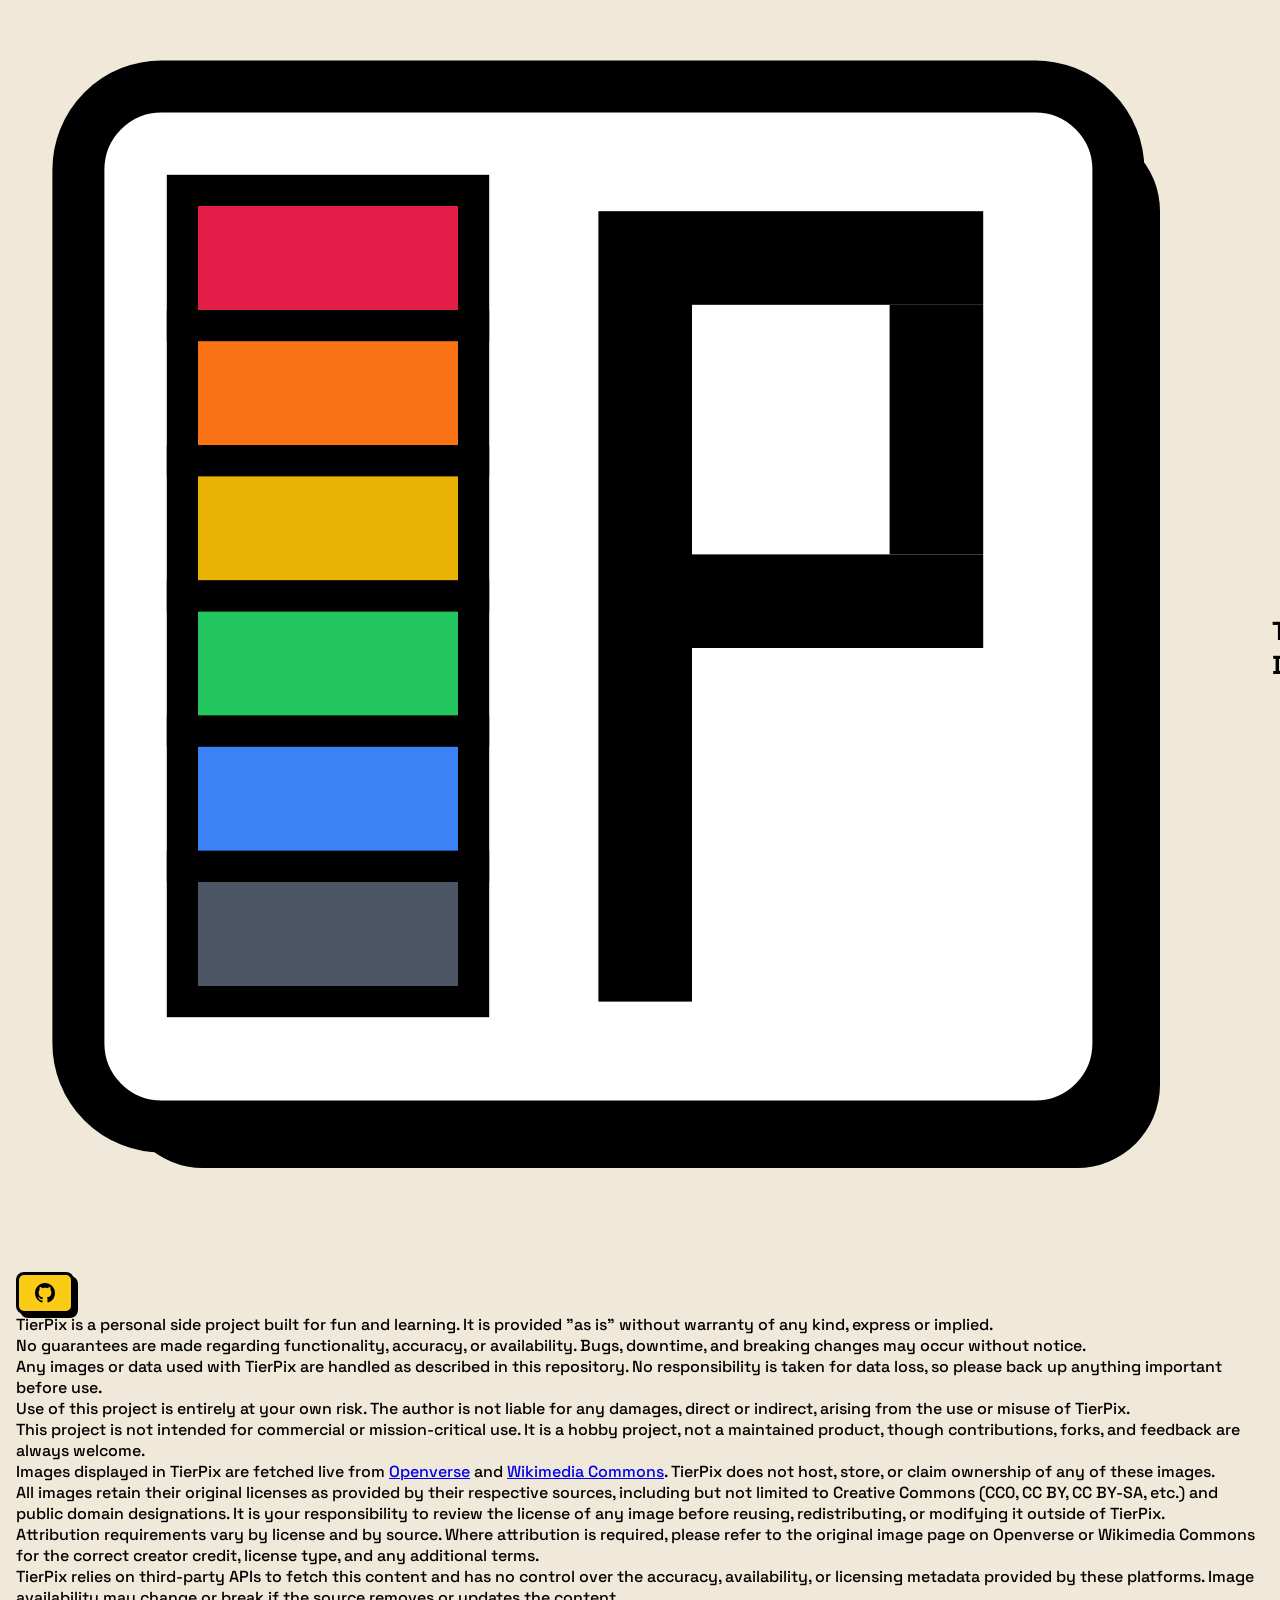
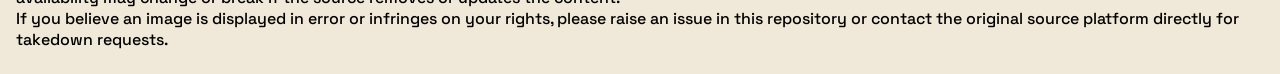
==== Disclamer.html @ d7516d0d "added style tag in disclamer page" ====
<!DOCTYPE html>
<html lang="en">
<head>
    <meta charset="UTF-8">
    <meta name="viewport" content="width=device-width, initial-scale=1.0">
    <title>Document</title>
    <style>
    /* ==========================================================================
       TierPix - Disclaimer Page Styling (2D Brutalist Design System)
       ========================================================================== */
    @import url('https://fonts.googleapis.com/css2?family=IBM+Plex+Mono:wght@500;600;700&family=Space+Grotesk:wght@500;700;900&display=swap');

    * {
        box-sizing: border-box;
        margin: 0;
        padding: 0;
    }

    body {
        width: 100vw;
        min-height: 100vh;
        overflow-x: hidden;
        overflow-y: auto;
        font-family: 'Space Grotesk', sans-serif;
        font-weight: 500;
        background-color: #f0e8d8;
        color: #000000;
        padding: 24px 16px;
        display: flex;
        justify-content: center;
        align-items: flex-start;
        transition: background-color 0.3s ease, color 0.3s ease;
    }

    /* Dark Mode Theme Compatibility */
    body.dark-theme {
        background-color: #121212;
        color: #ffffff;
    }

    body.dark-theme .disclaimer-card {
        background-color: #1e1e1e;
        border-color: #ffffff;
        box-shadow: 6px 6px 0 #ffffff;
    }

    body.dark-theme .brutal-btn,
    body.dark-theme .disclaimer-section,
    body.dark-theme .info-badge {
        border-color: #ffffff;
        box-shadow: 4px 4px 0 #ffffff;
    }

    body.dark-theme .brutal-btn {
        background-color: #2a2a2a;
        color: #ffffff;
    }

    body.dark-theme .disclaimer-section {
        background-color: #242424;
    }

    body.dark-theme .brand-sub,
    body.dark-theme .meta-tag {
        color: #aaaaaa;
    }

    /* Main Container Card */
    .disclaimer-card {
        width: 100%;
        max-width: 850px;
        background: #ffffff;
        border: 4px solid #000000;
        border-radius: 12px;
        box-shadow: 6px 6px 0 #000000;
        padding: 24px;
        display: flex;
        flex-direction: column;
        gap: 20px;
    }

    /* Header Bar */
    .disclaimer-header {
        display: flex;
        justify-content: space-between;
        align-items: center;
        border-bottom: 4px solid #000000;
        padding-bottom: 16px;
        flex-wrap: wrap;
        gap: 12px;
    }

    body.dark-theme .disclaimer-header {
        border-color: #ffffff;
    }

    .brand-title {
        font-family: 'Space Grotesk', sans-serif;
        font-weight: 900;
        font-size: 26px;
        letter-spacing: -0.5px;
        display: flex;
        align-items: center;
        gap: 8px;
    }

    .brand-sub {
        font-family: 'IBM Plex Mono', monospace;
        font-size: 12px;
        font-weight: 600;
        color: #555555;
    }

    /* 2D Brutalist Buttons */
    .brutal-btn {
        font-family: 'Space Grotesk', sans-serif;
        font-weight: 900;
        font-size: 13px;
        letter-spacing: 0.5px;
        text-transform: uppercase;
        background: #facc15;
        color: #000000;
        border: 3px solid #000000;
        border-radius: 8px;
        padding: 8px 16px;
        box-shadow: 4px 4px 0 #000000;
        cursor: pointer;
        text-decoration: none;
        display: inline-flex;
        align-items: center;
        gap: 6px;
        transition: transform 0.1s ease, box-shadow 0.1s ease, background-color 0.1s ease;
    }

    .brutal-btn:hover {
        transform: translate(-2px, -2px);
        box-shadow: 6px 6px 0 #000000;
        background: #fde047;
    }

    body.dark-theme .brutal-btn:hover {
        box-shadow: 6px 6px 0 #ffffff;
    }

    .brutal-btn:active {
        transform: translate(2px, 2px);
        box-shadow: 2px 2px 0 #000000;
    }

    .brutal-btn.red {
        background: #e11d48;
        color: #ffffff;
    }

    .brutal-btn.red:hover {
        background: #f43f5e;
    }

    /* Disclaimer Sections */
    .disclaimer-section {
        background: #fff8eb;
        border: 3px solid #000000;
        border-radius: 10px;
        padding: 18px;
        box-shadow: 4px 4px 0 #000000;
        display: flex;
        flex-direction: column;
        gap: 10px;
    }

    .section-title {
        font-family: 'Space Grotesk', sans-serif;
        font-weight: 900;
        font-size: 18px;
        display: flex;
        align-items: center;
        gap: 8px;
    }

    .section-body {
        font-size: 14px;
        line-height: 1.6;
    }

    .section-body p + p {
        margin-top: 10px;
    }

    /* IBM Plex Mono Code & Badges */
    .meta-tag, code {
        font-family: 'IBM Plex Mono', monospace;
        font-size: 12px;
        font-weight: 600;
        background: #fef3c7;
        color: #000000;
        border: 2px solid #000000;
        padding: 2px 6px;
        border-radius: 4px;
    }

    .info-badge {
        font-family: 'IBM Plex Mono', monospace;
        font-weight: 700;
        font-size: 12px;
        background: #e0f2fe;
        color: #0369a1;
        border: 2px solid #000000;
        border-radius: 6px;
        padding: 8px 12px;
        box-shadow: 3px 3px 0 #000000;
        display: flex;
        align-items: center;
        gap: 8px;
    }

    /* Footer Links & Credits */
    .disclaimer-footer {
        display: flex;
        justify-content: space-between;
        align-items: center;
        border-top: 3px solid #000000;
        padding-top: 14px;
        font-family: 'IBM Plex Mono', monospace;
        font-size: 12px;
        flex-wrap: wrap;
        gap: 10px;
    }

    body.dark-theme .disclaimer-footer {
        border-color: #ffffff;
    }

    .disclaimer-footer a {
        color: inherit;
        text-decoration: underline;
        font-weight: 700;
    }

    /* Responsive Mobile Rules */
    @media (max-width: 600px) {
        body {
            padding: 12px 8px;
        }

        .disclaimer-card {
            padding: 16px;
            gap: 14px;
        }

        .brand-title {
            font-size: 20px;
        }

        .section-title {
            font-size: 16px;
        }

        .brutal-btn {
            width: 100%;
            justify-content: center;
        }
    }
</style>
    
</head>
<body>
    
    <div class="app-viewport">
        <!-- LEFT PANEL: Fully Static Image Arena -->
        <aside class="left-panel" id="left-panel">
            <!-- Brand Banner (Yellow Top Bar) -->
            <div class="brand-banner">
                <h1 class="brand-title">
                    <img src="logo.svg" alt="TierPix Logo" class="brand-logo-svg" />
                    TIERPIX - Disclamer
                </h1>
                <!-- Brutalist 1:1 Icon-Only GitHub Button (Kept Untouched) -->
                <a href="https://github.com/bh4vyyyya/TierPix" target="_blank" class="brutal-btn github-btn-icon" title="View Source on GitHub">
                    <svg width="20" height="20" viewBox="0 0 24 24" fill="currentColor">
                        <path d="M12 0C5.37 0 0 5.37 0 12c0 5.31 3.435 9.795 8.205 11.385.6.105.825-.255.825-.57 0-.285-.015-1.23-.015-2.235-3.015.555-3.795-.735-4.035-1.41-.135-.345-.72-1.41-1.23-1.695-.42-.225-1.02-.78-.015-.795.945-.015 1.62.87 1.845 1.23 1.08 1.815 2.805 1.305 3.495.99.105-.78.42-1.305.765-1.605-2.67-.3-5.46-1.335-5.46-5.925 0-1.305.465-2.385 1.23-3.225-.12-.3-.54-1.53.12-3.18 0 0 1.005-.315 3.3 1.23.96-.27 1.98-.405 3-.405s2.04.135 3 .405c2.295-1.56 3.3-1.23 3.3-1.23.66 1.65.24 2.88.12 3.18.765.84 1.23 1.905 1.23 3.225 0 4.605-2.805 5.625-5.475 5.925.435.375.81 1.095.81 2.22 0 1.605-.015 2.895-.015 3.3 0 .315.225.69.825.57A12.02 12.02 0 0024 12c0-6.63-5.37-12-12-12z"/>
                    </svg>
                </a>
            </div>

            <div>
  <p>
    TierPix is a personal side project built for fun and learning. It is provided "as is" without warranty of any kind, express or implied.
  </p>
  <p>
    No guarantees are made regarding functionality, accuracy, or availability. Bugs, downtime, and breaking changes may occur without notice.
  </p>
  <p>
    Any images or data used with TierPix are handled as described in this repository. No responsibility is taken for data loss, so please back up anything important before use.
  </p>
  <p>
    Use of this project is entirely at your own risk. The author is not liable for any damages, direct or indirect, arising from the use or misuse of TierPix.
  </p>
 
  <p>
    This project is not intended for commercial or mission-critical use. It is a hobby project, not a maintained product, though contributions, forks, and feedback are always welcome.
  </p>
    <p>
    Images displayed in TierPix are fetched live from <a href="https://openverse.org/" target="_blank" rel="noopener noreferrer">Openverse</a> and <a href="https://commons.wikimedia.org/" target="_blank" rel="noopener noreferrer">Wikimedia Commons</a>. TierPix does not host, store, or claim ownership of any of these images.
  </p>
  <p>
    All images retain their original licenses as provided by their respective sources, including but not limited to Creative Commons (CC0, CC BY, CC BY-SA, etc.) and public domain designations. It is your responsibility to review the license of any image before reusing, redistributing, or modifying it outside of TierPix.
  </p>
  <p>
    Attribution requirements vary by license and by source. Where attribution is required, please refer to the original image page on Openverse or Wikimedia Commons for the correct creator credit, license type, and any additional terms.
  </p>
  <p>
    TierPix relies on third-party APIs to fetch this content and has no control over the accuracy, availability, or licensing metadata provided by these platforms. Image availability may change or break if the source removes or updates the content.
  </p>
  <p>
    If you believe an image is displayed in error or infringes on your rights, please raise an issue in this repository or contact the original source platform directly for takedown requests.
  </p>
</div>
</body>
</html>
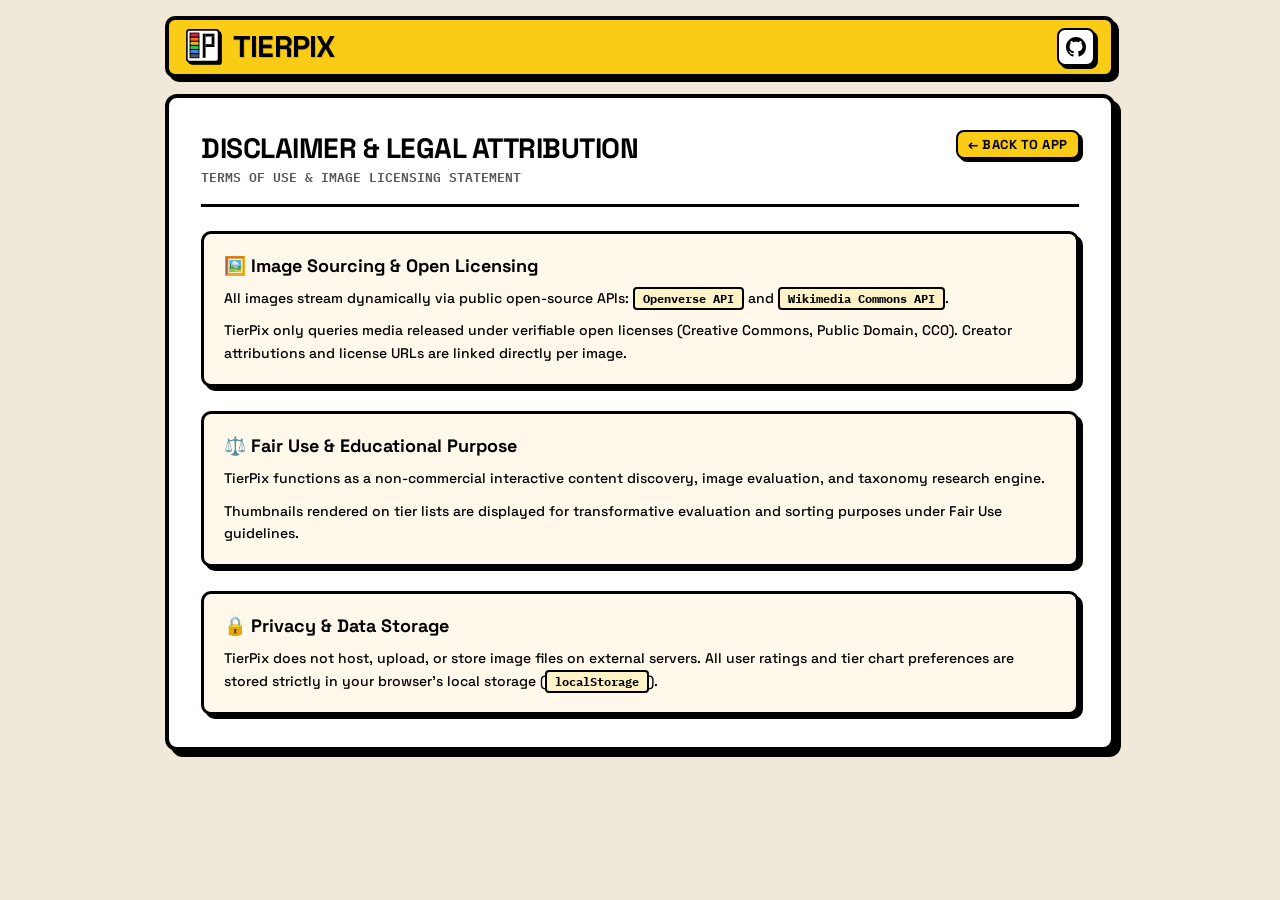
==== commit 2c44ae23: "edited disclamer" ====
--- a/Disclamer.html
+++ b/Disclamer.html
@@ -3,317 +3,184 @@
 <head>
     <meta charset="UTF-8">
     <meta name="viewport" content="width=device-width, initial-scale=1.0">
-    <title>Document</title>
+    <title>TierPix — Disclaimer</title>
+    <!-- Favicon SVG -->
+    <link rel="icon" type="image/svg+xml" href="logo.svg">
+    <!-- Google Fonts: Space Grotesk & IBM Plex Mono -->
+    <link rel="preconnect" href="https://fonts.googleapis.com">
+    <link rel="preconnect" href="https://fonts.gstatic.com" crossorigin>
+    <link href="https://fonts.googleapis.com/css2?family=IBM+Plex+Mono:ital,wght@0,400;0,600;0,700;1,400&family=Space+Grotesk:wght@500;700;900&display=swap" rel="stylesheet">
+    <link rel="stylesheet" href="styles.css">
     <style>
-    /* ==========================================================================
-       TierPix - Disclaimer Page Styling (2D Brutalist Design System)
-       ========================================================================== */
-    @import url('https://fonts.googleapis.com/css2?family=IBM+Plex+Mono:wght@500;600;700&family=Space+Grotesk:wght@500;700;900&display=swap');
-
-    * {
-        box-sizing: border-box;
-        margin: 0;
-        padding: 0;
-    }
-
-    body {
-        width: 100vw;
-        min-height: 100vh;
-        overflow-x: hidden;
-        overflow-y: auto;
-        font-family: 'Space Grotesk', sans-serif;
-        font-weight: 500;
-        background-color: #f0e8d8;
-        color: #000000;
-        padding: 24px 16px;
-        display: flex;
-        justify-content: center;
-        align-items: flex-start;
-        transition: background-color 0.3s ease, color 0.3s ease;
-    }
-
-    /* Dark Mode Theme Compatibility */
-    body.dark-theme {
-        background-color: #121212;
-        color: #ffffff;
-    }
-
-    body.dark-theme .disclaimer-card {
-        background-color: #1e1e1e;
-        border-color: #ffffff;
-        box-shadow: 6px 6px 0 #ffffff;
-    }
-
-    body.dark-theme .brutal-btn,
-    body.dark-theme .disclaimer-section,
-    body.dark-theme .info-badge {
-        border-color: #ffffff;
-        box-shadow: 4px 4px 0 #ffffff;
-    }
-
-    body.dark-theme .brutal-btn {
-        background-color: #2a2a2a;
-        color: #ffffff;
-    }
-
-    body.dark-theme .disclaimer-section {
-        background-color: #242424;
-    }
-
-    body.dark-theme .brand-sub,
-    body.dark-theme .meta-tag {
-        color: #aaaaaa;
-    }
-
-    /* Main Container Card */
-    .disclaimer-card {
-        width: 100%;
-        max-width: 850px;
-        background: #ffffff;
-        border: 4px solid #000000;
-        border-radius: 12px;
-        box-shadow: 6px 6px 0 #000000;
-        padding: 24px;
-        display: flex;
-        flex-direction: column;
-        gap: 20px;
-    }
-
-    /* Header Bar */
-    .disclaimer-header {
-        display: flex;
-        justify-content: space-between;
-        align-items: center;
-        border-bottom: 4px solid #000000;
-        padding-bottom: 16px;
-        flex-wrap: wrap;
-        gap: 12px;
-    }
-
-    body.dark-theme .disclaimer-header {
-        border-color: #ffffff;
-    }
-
-    .brand-title {
-        font-family: 'Space Grotesk', sans-serif;
-        font-weight: 900;
-        font-size: 26px;
-        letter-spacing: -0.5px;
-        display: flex;
-        align-items: center;
-        gap: 8px;
-    }
-
-    .brand-sub {
-        font-family: 'IBM Plex Mono', monospace;
-        font-size: 12px;
-        font-weight: 600;
-        color: #555555;
-    }
-
-    /* 2D Brutalist Buttons */
-    .brutal-btn {
-        font-family: 'Space Grotesk', sans-serif;
-        font-weight: 900;
-        font-size: 13px;
-        letter-spacing: 0.5px;
-        text-transform: uppercase;
-        background: #facc15;
-        color: #000000;
-        border: 3px solid #000000;
-        border-radius: 8px;
-        padding: 8px 16px;
-        box-shadow: 4px 4px 0 #000000;
-        cursor: pointer;
-        text-decoration: none;
-        display: inline-flex;
-        align-items: center;
-        gap: 6px;
-        transition: transform 0.1s ease, box-shadow 0.1s ease, background-color 0.1s ease;
-    }
-
-    .brutal-btn:hover {
-        transform: translate(-2px, -2px);
-        box-shadow: 6px 6px 0 #000000;
-        background: #fde047;
-    }
-
-    body.dark-theme .brutal-btn:hover {
-        box-shadow: 6px 6px 0 #ffffff;
-    }
-
-    .brutal-btn:active {
-        transform: translate(2px, 2px);
-        box-shadow: 2px 2px 0 #000000;
-    }
-
-    .brutal-btn.red {
-        background: #e11d48;
-        color: #ffffff;
-    }
-
-    .brutal-btn.red:hover {
-        background: #f43f5e;
-    }
-
-    /* Disclaimer Sections */
-    .disclaimer-section {
-        background: #fff8eb;
-        border: 3px solid #000000;
-        border-radius: 10px;
-        padding: 18px;
-        box-shadow: 4px 4px 0 #000000;
-        display: flex;
-        flex-direction: column;
-        gap: 10px;
-    }
-
-    .section-title {
-        font-family: 'Space Grotesk', sans-serif;
-        font-weight: 900;
-        font-size: 18px;
-        display: flex;
-        align-items: center;
-        gap: 8px;
-    }
-
-    .section-body {
-        font-size: 14px;
-        line-height: 1.6;
-    }
-
-    .section-body p + p {
-        margin-top: 10px;
-    }
-
-    /* IBM Plex Mono Code & Badges */
-    .meta-tag, code {
-        font-family: 'IBM Plex Mono', monospace;
-        font-size: 12px;
-        font-weight: 600;
-        background: #fef3c7;
-        color: #000000;
-        border: 2px solid #000000;
-        padding: 2px 6px;
-        border-radius: 4px;
-    }
-
-    .info-badge {
-        font-family: 'IBM Plex Mono', monospace;
-        font-weight: 700;
-        font-size: 12px;
-        background: #e0f2fe;
-        color: #0369a1;
-        border: 2px solid #000000;
-        border-radius: 6px;
-        padding: 8px 12px;
-        box-shadow: 3px 3px 0 #000000;
-        display: flex;
-        align-items: center;
-        gap: 8px;
-    }
-
-    /* Footer Links & Credits */
-    .disclaimer-footer {
-        display: flex;
-        justify-content: space-between;
-        align-items: center;
-        border-top: 3px solid #000000;
-        padding-top: 14px;
-        font-family: 'IBM Plex Mono', monospace;
-        font-size: 12px;
-        flex-wrap: wrap;
-        gap: 10px;
-    }
-
-    body.dark-theme .disclaimer-footer {
-        border-color: #ffffff;
-    }
-
-    .disclaimer-footer a {
-        color: inherit;
-        text-decoration: underline;
-        font-weight: 700;
-    }
-
-    /* Responsive Mobile Rules */
-    @media (max-width: 600px) {
+        /* Custom Layout Overrides for Disclaimer Page */
         body {
-            padding: 12px 8px;
+            width: 100vw;
+            min-height: 100vh;
+            overflow-x: hidden;
+            overflow-y: auto;
+            background-color: #f0e8d8;
+            padding: 16px;
+            display: flex;
+            justify-content: center;
         }
 
-        .disclaimer-card {
-            padding: 16px;
-            gap: 14px;
+        .disclaimer-viewport {
+            width: 100%;
+            max-width: 950px;
+            display: flex;
+            flex-direction: column;
+            gap: 16px;
         }
 
-        .brand-title {
-            font-size: 20px;
+        /* Large Main White Card Box (Matches Wireframe) */
+        .disclaimer-main-card {
+            background: #ffffff;
+            border: 4px solid #000000;
+            border-radius: 12px;
+            box-shadow: 6px 6px 0 #000000;
+            padding: 32px;
+            display: flex;
+            flex-direction: column;
+            gap: 24px;
+            min-height: 70vh;
         }
 
-        .section-title {
-            font-size: 16px;
+        .disclaimer-title-row {
+            display: flex;
+            justify-content: space-between;
+            align-items: center;
+            border-bottom: 3px solid #000000;
+            padding-bottom: 16px;
+            flex-wrap: wrap;
+            gap: 12px;
         }
 
-        .brutal-btn {
-            width: 100%;
-            justify-content: center;
+        .disclaimer-heading {
+            font-family: 'Space Grotesk', sans-serif;
+            font-weight: 900;
+            font-size: 28px;
+            letter-spacing: -0.5px;
         }
-    }
-</style>
-    
+
+        .disclaimer-sub {
+            font-family: 'IBM Plex Mono', monospace;
+            font-size: 13px;
+            font-weight: 600;
+            color: #555555;
+        }
+
+        .disclaimer-block {
+            background: #fff8eb;
+            border: 3px solid #000000;
+            border-radius: 10px;
+            padding: 20px;
+            box-shadow: 4px 4px 0 #000000;
+            display: flex;
+            flex-direction: column;
+            gap: 10px;
+        }
+
+        .block-title {
+            font-family: 'Space Grotesk', sans-serif;
+            font-weight: 900;
+            font-size: 18px;
+            display: flex;
+            align-items: center;
+            gap: 8px;
+        }
+
+        .block-text {
+            font-size: 14px;
+            line-height: 1.6;
+        }
+
+        .block-text p + p {
+            margin-top: 10px;
+        }
+
+        .meta-pill {
+            font-family: 'IBM Plex Mono', monospace;
+            font-weight: 700;
+            font-size: 12px;
+            background: #fef3c7;
+            color: #000000;
+            border: 2px solid #000000;
+            padding: 2px 8px;
+            border-radius: 4px;
+        }
+
+        .nav-back-btn {
+            align-self: flex-start;
+        }
+
+        @media (max-width: 600px) {
+            body {
+                padding: 10px 8px;
+            }
+            .disclaimer-main-card {
+                padding: 18px;
+                gap: 16px;
+            }
+            .disclaimer-heading {
+                font-size: 22px;
+            }
+        }
+    </style>
 </head>
 <body>
-    
-    <div class="app-viewport">
-        <!-- LEFT PANEL: Fully Static Image Arena -->
-        <aside class="left-panel" id="left-panel">
-            <!-- Brand Banner (Yellow Top Bar) -->
-            <div class="brand-banner">
-                <h1 class="brand-title">
-                    <img src="logo.svg" alt="TierPix Logo" class="brand-logo-svg" />
-                    TIERPIX - Disclamer
-                </h1>
-                <!-- Brutalist 1:1 Icon-Only GitHub Button (Kept Untouched) -->
-                <a href="https://github.com/bh4vyyyya/TierPix" target="_blank" class="brutal-btn github-btn-icon" title="View Source on GitHub">
-                    <svg width="20" height="20" viewBox="0 0 24 24" fill="currentColor">
-                        <path d="M12 0C5.37 0 0 5.37 0 12c0 5.31 3.435 9.795 8.205 11.385.6.105.825-.255.825-.57 0-.285-.015-1.23-.015-2.235-3.015.555-3.795-.735-4.035-1.41-.135-.345-.72-1.41-1.23-1.695-.42-.225-1.02-.78-.015-.795.945-.015 1.62.87 1.845 1.23 1.08 1.815 2.805 1.305 3.495.99.105-.78.42-1.305.765-1.605-2.67-.3-5.46-1.335-5.46-5.925 0-1.305.465-2.385 1.23-3.225-.12-.3-.54-1.53.12-3.18 0 0 1.005-.315 3.3 1.23.96-.27 1.98-.405 3-.405s2.04.135 3 .405c2.295-1.56 3.3-1.23 3.3-1.23.66 1.65.24 2.88.12 3.18.765.84 1.23 1.905 1.23 3.225 0 4.605-2.805 5.625-5.475 5.925.435.375.81 1.095.81 2.22 0 1.605-.015 2.895-.015 3.3 0 .315.225.69.825.57A12.02 12.02 0 0024 12c0-6.63-5.37-12-12-12z"/>
-                    </svg>
-                </a>
+    <div class="disclaimer-viewport">
+        
+        <!-- Top Bar: Color-Changing RGB Banner (Matches index.html) -->
+        <div class="brand-banner">
+            <h1 class="brand-title">
+                <img src="logo.svg" alt="TierPix Logo" class="brand-logo-svg" />
+                TIERPIX
+            </h1>
+            <!-- 1:1 Square GitHub Icon Button -->
+            <a href="https://github.com/bh4vyyyya/TierPix" target="_blank" class="brutal-btn github-btn-icon" title="View Source on GitHub">
+                <svg width="20" height="20" viewBox="0 0 24 24" fill="currentColor">
+                    <path d="M12 0C5.37 0 0 5.37 0 12c0 5.31 3.435 9.795 8.205 11.385.6.105.825-.255.825-.57 0-.285-.015-1.23-.015-2.235-3.015.555-3.795-.735-4.035-1.41-.135-.345-.72-1.41-1.23-1.695-.42-.225-1.02-.78-.015-.795.945-.015 1.62.87 1.845 1.23 1.08 1.815 2.805 1.305 3.495.99.105-.78.42-1.305.765-1.605-2.67-.3-5.46-1.335-5.46-5.925 0-1.305.465-2.385 1.23-3.225-.12-.3-.54-1.53.12-3.18 0 0 1.005-.315 3.3 1.23.96-.27 1.98-.405 3-.405s2.04.135 3 .405c2.295-1.56 3.3-1.23 3.3-1.23.66 1.65.24 2.88.12 3.18.765.84 1.23 1.905 1.23 3.225 0 4.605-2.805 5.625-5.475 5.925.435.375.81 1.095.81 2.22 0 1.605-.015 2.895-.015 3.3 0 .315.225.69.825.57A12.02 12.02 0 0024 12c0-6.63-5.37-12-12-12z"/>
+                </svg>
+            </a>
+        </div>
+
+        <!-- Main Content White Card (Matches Wireframe) -->
+        <main class="disclaimer-main-card">
+            <div class="disclaimer-title-row">
+                <div>
+                    <h2 class="disclaimer-heading">DISCLAIMER & LEGAL ATTRIBUTION</h2>
+                    <p class="disclaimer-sub">TERMS OF USE & IMAGE LICENSING STATEMENT</p>
+                </div>
+                <a href="index.html" class="brutal-btn small yellow nav-back-btn">← BACK TO APP</a>
             </div>
 
-            <div>
-  <p>
-    TierPix is a personal side project built for fun and learning. It is provided "as is" without warranty of any kind, express or implied.
-  </p>
-  <p>
-    No guarantees are made regarding functionality, accuracy, or availability. Bugs, downtime, and breaking changes may occur without notice.
-  </p>
-  <p>
-    Any images or data used with TierPix are handled as described in this repository. No responsibility is taken for data loss, so please back up anything important before use.
-  </p>
-  <p>
-    Use of this project is entirely at your own risk. The author is not liable for any damages, direct or indirect, arising from the use or misuse of TierPix.
-  </p>
- 
-  <p>
-    This project is not intended for commercial or mission-critical use. It is a hobby project, not a maintained product, though contributions, forks, and feedback are always welcome.
-  </p>
-    <p>
-    Images displayed in TierPix are fetched live from <a href="https://openverse.org/" target="_blank" rel="noopener noreferrer">Openverse</a> and <a href="https://commons.wikimedia.org/" target="_blank" rel="noopener noreferrer">Wikimedia Commons</a>. TierPix does not host, store, or claim ownership of any of these images.
-  </p>
-  <p>
-    All images retain their original licenses as provided by their respective sources, including but not limited to Creative Commons (CC0, CC BY, CC BY-SA, etc.) and public domain designations. It is your responsibility to review the license of any image before reusing, redistributing, or modifying it outside of TierPix.
-  </p>
-  <p>
-    Attribution requirements vary by license and by source. Where attribution is required, please refer to the original image page on Openverse or Wikimedia Commons for the correct creator credit, license type, and any additional terms.
-  </p>
-  <p>
-    TierPix relies on third-party APIs to fetch this content and has no control over the accuracy, availability, or licensing metadata provided by these platforms. Image availability may change or break if the source removes or updates the content.
-  </p>
-  <p>
-    If you believe an image is displayed in error or infringes on your rights, please raise an issue in this repository or contact the original source platform directly for takedown requests.
-  </p>
-</div>
+            <!-- Disclaimer Section 1 -->
+            <div class="disclaimer-block">
+                <h3 class="block-title">🖼️ Image Sourcing & Open Licensing</h3>
+                <div class="block-text">
+                    <p>All images stream dynamically via public open-source APIs: <span class="meta-pill">Openverse API</span> and <span class="meta-pill">Wikimedia Commons API</span>.</p>
+                    <p>TierPix only queries media released under verifiable open licenses (Creative Commons, Public Domain, CC0). Creator attributions and license URLs are linked directly per image.</p>
+                </div>
+            </div>
+
+            <!-- Disclaimer Section 2 -->
+            <div class="disclaimer-block">
+                <h3 class="block-title">⚖️ Fair Use & Educational Purpose</h3>
+                <div class="block-text">
+                    <p>TierPix functions as a non-commercial interactive content discovery, image evaluation, and taxonomy research engine.</p>
+                    <p>Thumbnails rendered on tier lists are displayed for transformative evaluation and sorting purposes under Fair Use guidelines.</p>
+                </div>
+            </div>
+
+            <!-- Disclaimer Section 3 -->
+            <div class="disclaimer-block">
+                <h3 class="block-title">🔒 Privacy & Data Storage</h3>
+                <div class="block-text">
+                    <p>TierPix does not host, upload, or store image files on external servers. All user ratings and tier chart preferences are stored strictly in your browser's local storage (<span class="meta-pill">localStorage</span>).</p>
+                </div>
+            </div>
+        </main>
+
+    </div>
 </body>
 </html>
--- a/styles.css
+++ b/styles.css
@@ -0,0 +1,1356 @@
+/* ==========================================================================
+   TierPix - Calm 2D Brutalist Styling with Subliminal RGB & Bold Brand Header
+   ========================================================================== */
+
+/* Global Reset & Viewport Constraints */
+* {
+    box-sizing: border-box;
+    margin: 0;
+    padding: 0;
+}
+
+html, body {
+    width: 100vw;
+    height: 100vh;
+    overflow: hidden; /* NON-SCROLLABLE PAGE */
+    font-family: 'Space Grotesk', sans-serif;
+    font-weight: 500;
+    background-color: #f0e8d8;
+    color: #000;
+    user-select: none;
+    transition: background-color 0.3s ease, color 0.3s ease;
+}
+
+/* Header & Core UI Typography Standard: Space Grotesk @ weight 900 */
+h1, h2, h3, h4, .brand-title, .brand-sub, .loader-text, .brutal-btn, 
+.rating-title, .chart-title, .row-label, .modal-tier-badge, .toast,
+.tier-letter, .sound-toggle-btn, .theme-toggle-btn, .collectibles-toggle-btn,
+.stage-stamp-overlay, .floating-text-pop {
+    font-family: 'Space Grotesk', sans-serif;
+    font-weight: 900;
+}
+
+/* Metadata, IDs, URLs, Keyhints, Timestamps Standard: IBM Plex Mono */
+.meta-tag, .meta-id, .meta-rarity, .modal-date, .modal-url, .key-hint, .rating-hint, 
+.kw-placeholder, .stat-lbl, .stat-num, code, pre, .stage-meta-footer span {
+    font-family: 'IBM Plex Mono', monospace;
+}
+
+/* Canvas overlay for particle pop (Hardware Accelerated GPU Layer) */
+.fx-canvas {
+    position: fixed;
+    inset: 0;
+    pointer-events: none;
+    z-index: 999999;
+    will-change: transform;
+    transform: translateZ(0);
+}
+
+/* 2-Column Split Viewport Layout */
+.app-viewport {
+    display: flex;
+    width: 100vw;
+    height: 100vh;
+    overflow: hidden;
+}
+
+/* Smooth & Gentle Floating Score / Tier Text Popups */
+.floating-text-pop {
+    position: fixed;
+    pointer-events: none;
+    z-index: 9999999;
+    font-size: 18px;
+    font-weight: 900;
+    color: #facc15;
+    text-shadow: 2px 2px 0 #000;
+    letter-spacing: 0;
+    animation: floatUpGentle 0.8s cubic-bezier(0.25, 1, 0.5, 1) forwards;
+    will-change: transform, opacity;
+}
+
+@keyframes floatUpGentle {
+    0% { transform: translate(-50%, -50%) scale(0.8); opacity: 0; }
+    20% { transform: translate(-50%, -60%) scale(1.05); opacity: 0.9; }
+    100% { transform: translate(-50%, -100%) scale(0.95); opacity: 0; }
+}
+
+/* Subtle & Soft Stage Rating Stamp Overlay */
+.stage-stamp-overlay {
+    position: absolute;
+    top: 50%;
+    left: 50%;
+    transform: translate(-50%, -50%) scale(0);
+    font-size: 80px;
+    font-weight: 900;
+    line-height: 1;
+    padding: 8px 24px;
+    border: 5px solid #000;
+    border-radius: 12px;
+    box-shadow: 5px 5px 0 #000;
+    z-index: 20;
+    pointer-events: none;
+    opacity: 0;
+}
+
+.stage-stamp-overlay.stamp-active {
+    animation: stampGentle 0.45s ease forwards;
+}
+
+@keyframes stampGentle {
+    0% { transform: translate(-50%, -50%) scale(1.4) rotate(-5deg); opacity: 0; }
+    30% { transform: translate(-50%, -50%) scale(1) rotate(-3deg); opacity: 0.85; }
+    70% { transform: translate(-50%, -50%) scale(1) rotate(-3deg); opacity: 0.85; }
+    100% { transform: translate(-50%, -50%) scale(0.95) rotate(-3deg); opacity: 0; }
+}
+
+/* Stamp Tier Colors */
+.stage-stamp-overlay.stamp-s { background: #e11d48; color: #fff; }
+.stage-stamp-overlay.stamp-a { background: #f97316; color: #000; }
+.stage-stamp-overlay.stamp-b { background: #eab308; color: #000; }
+.stage-stamp-overlay.stamp-c { background: #22c55e; color: #000; }
+.stage-stamp-overlay.stamp-d { background: #3b82f6; color: #fff; }
+.stage-stamp-overlay.stamp-f { background: #4b5563; color: #fff; }
+
+/* ==========================================================================
+   LEFT PANEL (Interactive Resizable Image Stage Arena)
+   ========================================================================== */
+.left-panel {
+    width: 52%;
+    min-width: 340px;
+    max-width: 80%;
+    height: 100vh;
+    background-color: #fff8eb;
+    border-right: none;
+    padding: 14px 16px;
+    display: flex;
+    flex-direction: column;
+    gap: 10px;
+    overflow: hidden;
+    contain: layout style;
+}
+
+/* Interactive Brutalist Panel Resizer Divider */
+.panel-resizer {
+    width: 8px;
+    height: 100vh;
+    background: #000;
+    cursor: col-resize;
+    display: flex;
+    align-items: center;
+    justify-content: center;
+    z-index: 100;
+    user-select: none;
+    transition: background-color 0.15s ease;
+    flex-shrink: 0;
+}
+
+.panel-resizer:hover, .panel-resizer.is-dragging {
+    background: #facc15;
+}
+
+.resizer-handle {
+    width: 2px;
+    height: 36px;
+    background: #fff;
+    border-radius: 1px;
+}
+
+/* Brand Banner (Subliminal 60-Second RGB Color Cycling) */
+.brand-banner {
+    display: flex;
+    justify-content: space-between;
+    align-items: center;
+    background-color: #facc15;
+    border: 4px solid #000;
+    padding: 8px 16px;
+    border-radius: 10px;
+    box-shadow: 4px 4px 0 #000;
+    animation: subliminalRGBCycle 60s linear infinite;
+    will-change: background-color;
+}
+
+@keyframes subliminalRGBCycle {
+    0%   { background-color: #facc15; } /* Vivid Yellow */
+    16.6% { background-color: #4ade80; } /* Soft Lime Green */
+    33.3% { background-color: #38bdf8; } /* Vivid Sky Blue */
+    50%   { background-color: #c084fc; } /* Soft Purple */
+    66.6% { background-color: #fb7185; } /* Soft Coral Red */
+    83.3% { background-color: #fb923c; } /* Warm Orange */
+    100%  { background-color: #facc15; } /* Vivid Yellow */
+}
+
+/* Bigger & Bolder TIERPIX Brand Title */
+.brand-title {
+    font-size: 30px;
+    font-weight: 900;
+    letter-spacing: -0.8px;
+    line-height: 1;
+    color: #000;
+    display: flex;
+    align-items: center;
+    gap: 10px;
+    text-shadow: 1px 1px 0 rgba(0, 0, 0, 0.15);
+}
+
+.brand-logo-svg {
+    width: 38px;
+    height: 38px;
+    display: inline-block;
+    filter: drop-shadow(2px 2px 0 #000);
+}
+
+/* Inverted 1:1 Icon-Only Square GitHub Brutalist Button (Kept Untouched) */
+.github-btn-icon {
+    width: 38px !important;
+    height: 38px !important;
+    padding: 0 !important;
+    background: #fff !important;
+    color: #000 !important;
+    border: 2px solid #000 !important;
+    box-shadow: 3px 3px 0 #000 !important;
+    display: inline-flex !important;
+    align-items: center !important;
+    justify-content: center !important;
+    border-radius: 8px !important;
+    text-decoration: none !important;
+    transition: transform 0.15s ease, box-shadow 0.15s ease !important;
+    will-change: transform;
+}
+
+.github-btn-icon:hover {
+    background: #fef3c7 !important;
+    transform: translate(-2px, -2px) !important;
+    box-shadow: 5px 5px 0 #000 !important;
+}
+
+/* Keywords Search Box */
+.keywords-box {
+    display: flex;
+    flex-direction: column;
+    gap: 6px;
+    background: #fff;
+    border: 3px solid #000;
+    border-radius: 8px;
+    padding: 6px 10px;
+    box-shadow: 3px 3px 0 #000;
+}
+
+.kw-input-row {
+    display: flex;
+    align-items: center;
+    gap: 6px;
+}
+
+.kw-icon {
+    font-size: 14px;
+}
+
+.brutal-kw-input {
+    flex: 1;
+    background: #fff;
+    border: 2px solid #000;
+    border-radius: 6px;
+    padding: 6px 10px;
+    font-family: 'Space Grotesk', sans-serif;
+    font-size: 12px;
+    font-weight: 700;
+    outline: none;
+    transition: background-color 0.15s ease, box-shadow 0.15s ease;
+}
+
+.brutal-kw-input:focus {
+    background: #fef3c7;
+    box-shadow: 2px 2px 0 #000;
+}
+
+.active-kw-chips {
+    display: flex;
+    gap: 6px;
+    flex-wrap: wrap;
+    align-items: center;
+    min-height: 24px;
+}
+
+.kw-placeholder {
+    font-family: 'IBM Plex Mono', monospace;
+    font-size: 11px;
+    font-weight: 600;
+    color: #888;
+    font-style: italic;
+}
+
+.kw-chip {
+    display: inline-flex;
+    align-items: center;
+    gap: 4px;
+    background: #0ea5e9;
+    color: #fff;
+    border: 2px solid #000;
+    border-radius: 6px;
+    padding: 2px 8px;
+    font-family: 'Space Grotesk', sans-serif;
+    font-size: 11px;
+    font-weight: 900;
+    box-shadow: 2px 2px 0 #000;
+    text-transform: uppercase;
+}
+
+.kw-del-btn {
+    background: #e11d48;
+    color: #fff;
+    border: 1px solid #000;
+    border-radius: 50%;
+    width: 14px;
+    height: 14px;
+    font-size: 10px;
+    line-height: 1;
+    display: flex;
+    align-items: center;
+    justify-content: center;
+    cursor: pointer;
+    margin-left: 2px;
+}
+
+.kw-del-btn:hover {
+    background: #000;
+}
+
+/* Expanded Static Image Stage Box */
+.image-stage-box {
+    position: relative;
+    flex: 1;
+    width: 100%;
+    min-height: 0;
+    background: #111;
+    border: 4px solid #000;
+    border-radius: 12px;
+    box-shadow: 6px 6px 0 #000;
+    overflow: hidden;
+    display: flex;
+    align-items: center;
+    justify-content: center;
+    contain: layout style;
+}
+
+.stage-image {
+    width: 100%;
+    height: 100%;
+    object-fit: contain;
+    display: block;
+    transition: transform 0.28s cubic-bezier(0.25, 1, 0.5, 1), opacity 0.25s ease;
+    opacity: 1;
+    will-change: transform, opacity;
+    transform: translateZ(0);
+}
+
+.stage-image.hidden {
+    opacity: 0;
+    transform: scale(0.97) translateZ(0);
+}
+
+.stage-image.anim-pop {
+    animation: popGentle 0.3s cubic-bezier(0.25, 1, 0.5, 1) forwards;
+}
+
+@keyframes popGentle {
+    0% { transform: scale(1) translateZ(0); opacity: 1; }
+    50% { transform: scale(1.02) translateZ(0); opacity: 0.8; }
+    100% { transform: scale(0.94) translateZ(0); opacity: 0; }
+}
+
+/* Chaos / Abyss Stage Event Overlays */
+.stage-event-banner {
+    position: absolute;
+    top: 10px;
+    left: 50%;
+    transform: translateX(-50%);
+    background: #e11d48;
+    color: #fff;
+    font-family: 'Space Grotesk', sans-serif;
+    font-weight: 900;
+    font-size: 13px;
+    padding: 4px 12px;
+    border: 3px solid #000;
+    border-radius: 8px;
+    box-shadow: 3px 3px 0 #000;
+    z-index: 12;
+    animation: bannerPulse 1.6s infinite alternate;
+}
+
+.stage-event-banner.abyss-mode {
+    background: #8b5cf6;
+}
+
+.stage-event-banner.hidden {
+    display: none;
+}
+
+@keyframes bannerPulse {
+    0% { transform: translateX(-50%) scale(1); }
+    100% { transform: translateX(-50%) scale(1.03); }
+}
+
+/* Secret Collectible Clickable Trigger */
+.secret-collectible-badge {
+    position: absolute;
+    top: 14px;
+    right: 14px;
+    background: #facc15;
+    color: #000;
+    font-family: 'Space Grotesk', sans-serif;
+    font-weight: 900;
+    font-size: 11px;
+    padding: 4px 8px;
+    border: 2px solid #000;
+    border-radius: 6px;
+    box-shadow: 3px 3px 0 #000;
+    cursor: pointer;
+    z-index: 15;
+    animation: secretGlow 1.2s infinite alternate;
+}
+
+.secret-collectible-badge.hidden {
+    display: none;
+}
+
+@keyframes secretGlow {
+    0% { transform: scale(1); }
+    100% { transform: scale(1.04); }
+}
+
+/* Loader */
+.loader-overlay {
+    position: absolute;
+    inset: 0;
+    background: #f0e8d8;
+    border: 4px solid #000;
+    display: flex;
+    flex-direction: column;
+    align-items: center;
+    justify-content: center;
+    gap: 12px;
+    z-index: 10;
+    transition: opacity 0.25s ease;
+    will-change: opacity;
+}
+
+.brutal-spinner {
+    width: 44px;
+    height: 44px;
+    border: 5px solid #000;
+    border-top-color: #e11d48;
+    border-radius: 50%;
+    animation: spin 0.8s linear infinite;
+    will-change: transform;
+}
+
+@keyframes spin {
+    100% { transform: rotate(360deg); }
+}
+
+.loader-text {
+    font-size: 16px;
+    letter-spacing: 0.5px;
+    text-align: center;
+    padding: 0 10px;
+}
+
+/* Stage Overlay Footer & Rarity Badges */
+.stage-meta-footer {
+    position: absolute;
+    bottom: 10px;
+    left: 10px;
+    display: flex;
+    gap: 6px;
+    z-index: 5;
+}
+
+.meta-tag, .meta-id, .meta-rarity, .meta-license {
+    font-family: 'IBM Plex Mono', monospace;
+    font-weight: 700;
+    background: #fff;
+    border: 2px solid #000;
+    font-size: 11px;
+    padding: 2px 6px;
+    border-radius: 4px;
+    box-shadow: 2px 2px 0 #000;
+}
+
+.meta-license {
+    background: #10b981;
+    color: #000;
+    text-decoration: none;
+    transition: transform 0.15s ease, box-shadow 0.15s ease;
+}
+
+.meta-license:hover {
+    transform: translate(-1px, -1px);
+    box-shadow: 3px 3px 0 #000;
+    background: #34d399;
+}
+
+.meta-rarity.rarity-common { background: #4b5563; color: #fff; }
+.meta-rarity.rarity-uncommon { background: #22c55e; color: #000; }
+.meta-rarity.rarity-rare { background: #3b82f6; color: #fff; }
+.meta-rarity.rarity-legendary { background: #facc15; color: #000; }
+.meta-rarity.rarity-cursed { background: #e11d48; color: #fff; }
+
+/* Left Actions: Compacted Icon Pair */
+.left-actions {
+    display: flex;
+    align-items: center;
+    gap: 8px;
+}
+
+.compact-icon-pair {
+    display: flex;
+    gap: 6px;
+}
+
+.brutal-btn {
+    display: inline-flex;
+    align-items: center;
+    justify-content: center;
+    gap: 6px;
+    background: #fff;
+    border: 3px solid #000;
+    border-radius: 8px;
+    padding: 8px 14px;
+    font-size: 15px;
+    letter-spacing: 0.5px;
+    color: #000;
+    text-decoration: none;
+    cursor: pointer;
+    box-shadow: 4px 4px 0 #000;
+    transition: transform 0.15s ease, box-shadow 0.15s ease;
+    outline: none;
+    will-change: transform;
+}
+
+.brutal-btn:hover {
+    transform: translate(-2px, -2px);
+    box-shadow: 6px 6px 0 #000;
+}
+
+.brutal-btn:active {
+    transform: translate(2px, 2px);
+    box-shadow: 2px 2px 0 #000;
+}
+
+.btn-skip { background: #fb923c; flex: 1; }
+
+.brutal-btn.icon-only {
+    width: 38px;
+    height: 38px;
+    padding: 0;
+    font-size: 16px;
+    background: #facc15;
+}
+
+.brutal-btn.small {
+    padding: 4px 10px;
+    font-size: 13px;
+    border-width: 2px;
+    box-shadow: 3px 3px 0 #000;
+}
+.brutal-btn.small.yellow { background: #facc15; }
+.brutal-btn.small.red { background: #e11d48; color: #fff; }
+
+/* Left Stats Footer & Toggles Group */
+/* Left Stats & Meta Footer (Locked 2-Row Alignment Grid) */
+.left-stats-footer {
+    display: flex;
+    flex-direction: column;
+    gap: 8px;
+    background: #fff;
+    border: 3px solid #000;
+    padding: 8px 12px;
+    border-radius: 10px;
+    box-shadow: 3px 3px 0 #000;
+    width: 100%;
+}
+
+.footer-row {
+    display: flex;
+    align-items: center;
+    width: 100%;
+    gap: 8px;
+}
+
+.footer-row-top {
+    justify-content: space-between;
+}
+
+.footer-row-bottom {
+    justify-content: flex-start;
+}
+
+.meta-badges-group {
+    display: flex;
+    align-items: center;
+    gap: 6px;
+    flex-wrap: nowrap;
+    overflow-x: auto;
+    white-space: nowrap;
+    max-width: 80%;
+}
+
+.meta-badges-group::-webkit-scrollbar {
+    display: none;
+}
+
+.stat-box {
+    display: flex;
+    align-items: center;
+    gap: 6px;
+    font-size: 12px;
+}
+
+.stat-lbl {
+    font-family: 'IBM Plex Mono', monospace;
+    font-weight: 700;
+}
+
+.stat-num {
+    font-family: 'IBM Plex Mono', monospace;
+    font-size: 16px;
+    font-weight: 700;
+    color: #e11d48;
+}
+
+.footer-toggles {
+    display: flex;
+    gap: 6px;
+    align-items: center;
+}
+
+.collectibles-toggle-btn {
+    background: #10b981;
+    color: #000;
+    border: 2px solid #000;
+    border-radius: 6px;
+    padding: 4px 8px;
+    font-family: 'Space Grotesk', sans-serif;
+    font-weight: 900;
+    font-size: 12px;
+    cursor: pointer;
+    box-shadow: 2px 2px 0 #000;
+    height: 32px;
+    display: inline-flex;
+    align-items: center;
+}
+
+/* 1:1 Icon-Only Square Toggle Buttons */
+.sound-toggle-btn.icon-only-btn,
+.theme-toggle-btn.icon-only-btn {
+    width: 32px !important;
+    height: 32px !important;
+    padding: 0 !important;
+    display: inline-flex !important;
+    align-items: center !important;
+    justify-content: center !important;
+    border-radius: 6px !important;
+    border: 2px solid #000 !important;
+    box-shadow: 2px 2px 0 #000 !important;
+    cursor: pointer !important;
+    transition: transform 0.15s ease, box-shadow 0.15s ease !important;
+}
+
+.sound-toggle-btn.icon-only-btn {
+    background: #0ea5e9 !important;
+    color: #fff !important;
+}
+
+.theme-toggle-btn.icon-only-btn {
+    background: #8b5cf6 !important;
+    color: #fff !important;
+}
+
+.sound-toggle-btn.icon-only-btn:hover,
+.theme-toggle-btn.icon-only-btn:hover {
+    transform: translate(-1px, -1px) !important;
+    box-shadow: 3px 3px 0 #000 !important;
+}
+
+/* ==========================================================================
+   RIGHT PANEL (Rating Box & Tier Chart)
+   ========================================================================== */
+.right-panel {
+    flex: 1;
+    height: 100vh;
+    padding: 14px 16px;
+    display: flex;
+    flex-direction: column;
+    gap: 12px;
+    overflow: hidden;
+    contain: layout style;
+}
+
+/* Top Rating Section */
+.rating-section {
+    background: #fff;
+    border: 4px solid #000;
+    border-radius: 12px;
+    padding: 10px 16px;
+    box-shadow: 6px 6px 0 #000;
+    display: flex;
+    flex-direction: column;
+    gap: 8px;
+}
+
+.rating-header-bar {
+    display: flex;
+    justify-content: space-between;
+    align-items: center;
+}
+
+.rating-title {
+    font-size: 20px;
+    letter-spacing: -0.3px;
+}
+
+.rating-hint {
+    font-family: 'IBM Plex Mono', monospace;
+    font-size: 11px;
+    font-weight: 600;
+    background: #fef3c7;
+    border: 2px solid #000;
+    padding: 2px 8px;
+    border-radius: 4px;
+}
+
+/* FLATTENED ALWAYS-VISIBLE SINGLE ROW OF 6 LARGE TIER BUTTONS */
+.rating-buttons-row {
+    display: flex;
+    gap: 8px;
+    width: 100%;
+}
+
+.tier-btn.item-color {
+    position: relative;
+    flex: 1;
+    height: 56px;
+    border: 3px solid #000;
+    border-radius: 8px;
+    box-shadow: 3px 3px 0 #000;
+    cursor: pointer;
+    display: flex;
+    flex-direction: column;
+    align-items: center;
+    justify-content: center;
+    transition: transform 0.15s ease, box-shadow 0.15s ease;
+    outline: none;
+    will-change: transform;
+}
+
+.tier-btn.item-color:hover {
+    transform: translate(-2px, -2px);
+    box-shadow: 5px 5px 0 #000;
+}
+
+.tier-btn.item-color:active, .tier-btn.btn-active-slam {
+    transform: translate(2px, 2px) scale(0.96) !important;
+    box-shadow: 1px 1px 0 #000 !important;
+}
+
+.tier-btn .tier-letter {
+    font-family: 'Space Grotesk', sans-serif;
+    font-size: 24px;
+    font-weight: 900;
+    color: #000;
+    line-height: 1;
+}
+
+.tier-btn .key-hint {
+    font-family: 'IBM Plex Mono', monospace;
+    font-size: 9px;
+    font-weight: 700;
+    background: rgba(0, 0, 0, 0.15);
+    color: #000;
+    padding: 1px 5px;
+    border-radius: 4px;
+    margin-top: 2px;
+}
+
+/* COLOR SCALE DEGRADATION */
+.tier-s { background: #e11d48; color: #fff; }
+.tier-s .tier-letter { color: #fff; }
+.tier-s .key-hint { background: rgba(255, 255, 255, 0.3); color: #fff; }
+
+.tier-a { background: #f97316; }
+.tier-b { background: #eab308; }
+.tier-c { background: #22c55e; }
+.tier-d { background: #3b82f6; color: #fff; }
+.tier-d .tier-letter { color: #fff; }
+.tier-d .key-hint { background: rgba(255, 255, 255, 0.3); color: #fff; }
+
+.tier-f { background: #4b5563; color: #fff; }
+.tier-f .tier-letter { color: #fff; }
+.tier-f .key-hint { background: rgba(255, 255, 255, 0.3); color: #fff; }
+
+/* Bottom Tier Chart Section */
+.tier-chart-section {
+    flex: 1;
+    min-height: 0;
+    background: #fff;
+    border: 4px solid #000;
+    border-radius: 12px;
+    padding: 12px 16px;
+    box-shadow: 6px 6px 0 #000;
+    display: flex;
+    flex-direction: column;
+    gap: 10px;
+    overflow: hidden;
+}
+
+.chart-header-bar {
+    display: flex;
+    justify-content: space-between;
+    align-items: center;
+    border-bottom: 3px solid #000;
+    padding-bottom: 8px;
+}
+
+.chart-title {
+    font-size: 20px;
+    letter-spacing: -0.3px;
+}
+
+.chart-actions {
+    display: flex;
+    gap: 8px;
+}
+
+/* Tier Chart Grid & Rows */
+.tier-chart-grid {
+    flex: 1;
+    overflow-y: auto;
+    display: flex;
+    flex-direction: column;
+    gap: 8px;
+    padding-right: 4px;
+}
+
+.tier-chart-grid::-webkit-scrollbar {
+    width: 8px;
+}
+.tier-chart-grid::-webkit-scrollbar-track {
+    background: #f0e8d8;
+    border: 2px solid #000;
+}
+.tier-chart-grid::-webkit-scrollbar-thumb {
+    background: #000;
+    border-radius: 4px;
+}
+
+.chart-row {
+    display: flex;
+    min-height: 64px;
+    background: #fff8eb;
+    border: 3px solid #000;
+    border-radius: 8px;
+    box-shadow: 3px 3px 0 #000;
+    overflow: hidden;
+    contain: layout style;
+}
+
+.row-label {
+    width: 60px;
+    min-width: 60px;
+    display: flex;
+    align-items: center;
+    justify-content: center;
+    font-size: 28px;
+    font-weight: 900;
+    color: #000;
+    border-right: 3px solid #000;
+}
+
+.row-label.tier-s { background: #e11d48; color: #fff; }
+.row-label.tier-a { background: #f97316; }
+.row-label.tier-b { background: #eab308; }
+.row-label.tier-c { background: #22c55e; }
+.row-label.tier-d { background: #3b82f6; color: #fff; }
+.row-label.tier-f { background: #4b5563; color: #fff; }
+
+/* --- TACTILE DRAG FEEDBACK ANIMATIONS --- */
+
+/* 1. PICK PHASE (Drag Start on Stage Image) */
+.stage-image {
+    width: 100%;
+    height: 100%;
+    object-fit: contain;
+    cursor: grab;
+    transition: transform 0.15s cubic-bezier(0.34, 1.56, 0.64, 1);
+}
+
+.stage-image:active,
+.stage-image.is-dragging {
+    cursor: grabbing;
+    opacity: 0.75;
+    transform: scale(0.95) rotate(-2deg);
+    filter: saturate(1.4) drop-shadow(6px 6px 0 #000);
+}
+
+.image-stage.stage-picked-up {
+    border-style: dashed;
+    border-color: #e11d48;
+    box-shadow: 8px 8px 0 #000;
+}
+
+/* 2. DRAGGING PHASE (Hovering over Tier Row) */
+.chart-row {
+    transition: transform 0.15s cubic-bezier(0.34, 1.56, 0.64, 1), background-color 0.15s ease, box-shadow 0.15s ease;
+}
+
+.chart-row.drag-over {
+    transform: scale(1.025);
+    background-color: #fef3c7 !important;
+    border-color: #000 !important;
+    box-shadow: 6px 6px 0 #000, inset 0 0 0 2px #facc15 !important;
+    z-index: 10;
+}
+
+.chart-row.drag-over .row-label {
+    transform: scale(1.1);
+    box-shadow: 2px 0 0 #000;
+}
+
+.row-content.drag-over {
+    background-color: #fef3c7 !important;
+    outline: 3px dashed #000 !important;
+    outline-offset: -4px;
+}
+
+/* 3. PLACED PHASE (Drop Slam & Entrance Bounce) */
+.chart-row.tier-drop-slam {
+    animation: tierDropSlam 0.3s cubic-bezier(0.175, 0.885, 0.32, 1.275);
+}
+
+@keyframes tierDropSlam {
+    0% { transform: scale(1.04); background-color: #fde047; }
+    40% { transform: scale(0.97); }
+    100% { transform: scale(1.0); background-color: #fff8eb; }
+}
+
+.brutal-thumb-card.new-placed-pop {
+    animation: thumbEntrancePop 0.35s cubic-bezier(0.34, 1.56, 0.64, 1);
+}
+
+@keyframes thumbEntrancePop {
+    0% { transform: scale(0) rotate(-12deg); opacity: 0; }
+    60% { transform: scale(1.2) rotate(4deg); opacity: 1; }
+    100% { transform: scale(1) rotate(0deg); }
+}
+
+.empty-placeholder {
+    font-family: 'IBM Plex Mono', monospace;
+    font-weight: 600;
+    font-size: 12px;
+    color: #999;
+    letter-spacing: 0.5px;
+    padding-left: 6px;
+    pointer-events: none;
+}
+
+/* Brutalist Thumbnail Card Smooth Entry */
+.brutal-thumb-card {
+    position: relative;
+    width: 54px;
+    height: 54px;
+    border-radius: 6px;
+    border: 3px solid #000;
+    box-shadow: 2px 2px 0 #000;
+    overflow: hidden;
+    cursor: grab;
+    background: #000;
+    display: flex;
+    align-items: center;
+    justify-content: center;
+    transition: transform 0.15s ease;
+    animation: cardPopGentle 0.3s cubic-bezier(0.25, 1, 0.5, 1) forwards;
+    will-change: transform;
+}
+
+@keyframes cardPopGentle {
+    0% { transform: scale(0.6); opacity: 0; }
+    100% { transform: scale(1); opacity: 1; }
+}
+
+.brutal-thumb-card:hover {
+    transform: scale(1.1) translateY(-2px);
+    box-shadow: 4px 4px 0 #000;
+    z-index: 10;
+}
+
+.row-content {
+    flex: 1;
+    padding: 6px 10px;
+    display: flex;
+    align-items: center;
+    gap: 8px;
+    flex-wrap: wrap;
+    overflow-x: auto;
+    transition: background-color 0.15s ease, border-color 0.15s ease;
+}
+
+.brutal-thumb-card img {
+    width: 100%;
+    height: 100%;
+    object-fit: cover;
+    display: block;
+    pointer-events: none;
+}
+
+.thumb-del-btn {
+    position: absolute;
+    top: 1px;
+    right: 1px;
+    width: 16px;
+    height: 16px;
+    background: #e11d48;
+    color: #fff;
+    border: 1px solid #000;
+    border-radius: 50%;
+    font-size: 11px;
+    line-height: 1;
+    display: flex;
+    align-items: center;
+    justify-content: center;
+    opacity: 0;
+    cursor: pointer;
+    transition: opacity 0.15s ease;
+}
+
+.brutal-thumb-card:hover .thumb-del-btn {
+    opacity: 1;
+}
+
+/* Collectibles Drawer Grid */
+.collectibles-grid {
+    display: flex;
+    gap: 8px;
+    flex-wrap: wrap;
+    min-height: 80px;
+}
+
+.collectible-card {
+    background: #facc15;
+    border: 2px solid #000;
+    border-radius: 6px;
+    padding: 6px 10px;
+    font-family: 'Space Grotesk', sans-serif;
+    font-weight: 900;
+    font-size: 12px;
+    box-shadow: 2px 2px 0 #000;
+    display: inline-flex;
+    align-items: center;
+    gap: 4px;
+}
+
+/* Modal Styling */
+.brutal-modal {
+    position: fixed;
+    inset: 0;
+    background: rgba(0, 0, 0, 0.75);
+    display: flex;
+    align-items: center;
+    justify-content: center;
+    z-index: 999999;
+    opacity: 1;
+    transition: opacity 0.2s ease;
+}
+
+.brutal-modal.hidden {
+    opacity: 0;
+    pointer-events: none;
+}
+
+.brutal-modal-card {
+    position: relative;
+    background: #fff8eb;
+    border: 5px solid #000;
+    border-radius: 14px;
+    padding: 20px;
+    max-width: 580px;
+    width: 90%;
+    box-shadow: 8px 8px 0 #000;
+}
+
+.modal-close-x {
+    position: absolute;
+    top: 10px;
+    right: 14px;
+    background: #e11d48;
+    color: #fff;
+    border: 2px solid #000;
+    font-size: 20px;
+    width: 30px;
+    height: 30px;
+    border-radius: 50%;
+    cursor: pointer;
+    box-shadow: 2px 2px 0 #000;
+}
+
+.modal-body-layout {
+    display: flex;
+    flex-direction: column;
+    gap: 14px;
+}
+
+.modal-body-layout img {
+    width: 100%;
+    height: 100%;
+    max-height: 340px;
+    object-fit: contain;
+    border: 3px solid #000;
+    border-radius: 8px;
+    background: #000;
+}
+
+.modal-meta-box {
+    display: flex;
+    flex-direction: column;
+    gap: 10px;
+}
+
+.modal-badge-row {
+    display: flex;
+    justify-content: space-between;
+    align-items: center;
+}
+
+.modal-tier-badge {
+    font-size: 18px;
+    font-weight: 900;
+    background: #facc15;
+    border: 3px solid #000;
+    padding: 2px 10px;
+    border-radius: 6px;
+    box-shadow: 2px 2px 0 #000;
+}
+
+.rerate-box {
+    display: flex;
+    align-items: center;
+    gap: 6px;
+    font-family: 'IBM Plex Mono', monospace;
+    font-weight: 600;
+    font-size: 13px;
+}
+
+.rerate-btn-group {
+    display: flex;
+    gap: 4px;
+}
+
+.r-btn {
+    width: 26px;
+    height: 26px;
+    border: 2px solid #000;
+    border-radius: 4px;
+    font-family: 'Space Grotesk', sans-serif;
+    font-weight: 900;
+    font-size: 14px;
+    cursor: pointer;
+    box-shadow: 2px 2px 0 #000;
+}
+
+.r-btn.s { background: #e11d48; color: #fff; }
+.r-btn.a { background: #f97316; }
+.r-btn.b { background: #eab308; }
+.r-btn.c { background: #22c55e; }
+.r-btn.d { background: #3b82f6; color: #fff; }
+.r-btn.f { background: #4b5563; color: #fff; }
+
+.modal-date {
+    font-family: 'IBM Plex Mono', monospace;
+    font-size: 12px;
+    font-weight: 600;
+}
+
+.modal-license {
+    font-family: 'IBM Plex Mono', monospace;
+    font-size: 12px;
+    font-weight: 600;
+}
+
+.modal-license .license-link {
+    background: #10b981;
+    color: #000;
+    border: 2px solid #000;
+    padding: 1px 6px;
+    border-radius: 4px;
+    font-weight: 700;
+    text-decoration: none;
+    box-shadow: 2px 2px 0 #000;
+    display: inline-block;
+    transition: transform 0.15s ease;
+}
+
+.modal-license .license-link:hover {
+    transform: translate(-1px, -1px);
+    box-shadow: 3px 3px 0 #000;
+    background: #34d399;
+}
+
+.modal-url {
+    font-family: 'IBM Plex Mono', monospace;
+    font-size: 11px;
+    word-break: break-all;
+}
+
+.modal-footer-btns {
+    display: flex;
+    gap: 8px;
+}
+
+/* Toast Container */
+.toast-container {
+    position: fixed;
+    bottom: 16px;
+    right: 16px;
+    display: flex;
+    flex-direction: column;
+    gap: 8px;
+    z-index: 9999999;
+}
+
+.toast {
+    background: #fff;
+    border: 3px solid #000;
+    padding: 8px 14px;
+    border-radius: 8px;
+    box-shadow: 4px 4px 0 #000;
+    font-size: 14px;
+    font-weight: 700;
+    letter-spacing: 0.5px;
+    animation: toastIn 0.25s ease forwards;
+    will-change: transform, opacity;
+}
+
+@keyframes toastIn {
+    0% { transform: translateY(20px); opacity: 0; }
+    100% { transform: translateY(0); opacity: 1; }
+}
+
+.toast.toast-out {
+    animation: toastOut 0.2s forwards;
+}
+
+@keyframes toastOut {
+    to { transform: translateY(10px); opacity: 0; }
+}
+
+/* ==========================================================================
+   2D BRUTALIST DARK THEME OVERRIDES (.dark-theme)
+   ========================================================================== */
+body.dark-theme {
+    background-color: #121214;
+    color: #ffffff;
+}
+
+body.dark-theme .left-panel {
+    background-color: #18181c;
+    box-shadow: 6px 0 0 rgba(0, 0, 0, 0.4);
+}
+
+body.dark-theme .keywords-box {
+    background-color: #222228;
+    color: #ffffff;
+}
+
+body.dark-theme .brutal-kw-input {
+    background-color: #16161a;
+    color: #ffffff;
+}
+
+body.dark-theme .brutal-kw-input:focus {
+    background-color: #2a2a34;
+}
+
+body.dark-theme .image-stage-box {
+    background-color: #0a0a0c;
+}
+
+body.dark-theme .loader-overlay {
+    background-color: #18181c;
+    color: #ffffff;
+}
+
+body.dark-theme .meta-tag, 
+body.dark-theme .meta-id,
+body.dark-theme .meta-rarity {
+    background-color: #222228;
+    color: #ffffff;
+}
+
+body.dark-theme .left-stats-footer {
+    background-color: #222228;
+    color: #ffffff;
+}
+
+body.dark-theme .right-panel {
+    background-color: #121214;
+}
+
+body.dark-theme .rating-section,
+body.dark-theme .tier-chart-section {
+    background-color: #1a1a20;
+    color: #ffffff;
+}
+
+body.dark-theme .rating-hint {
+    background-color: #2d2b1e;
+    color: #facc15;
+}
+
+body.dark-theme .chart-row {
+    background-color: #222228;
+}
+
+body.dark-theme .tier-chart-grid::-webkit-scrollbar-track {
+    background: #18181c;
+}
+body.dark-theme .tier-chart-grid::-webkit-scrollbar-thumb {
+    background: #facc15;
+}
+
+body.dark-theme .empty-placeholder {
+    color: #777788;
+}
+
+body.dark-theme .brutal-btn {
+    background-color: #222228;
+    color: #ffffff;
+}
+
+body.dark-theme .btn-skip {
+    background-color: #fb923c;
+    color: #000000;
+}
+
+body.dark-theme .brutal-btn.icon-only {
+    background-color: #facc15;
+    color: #000000;
+}
+
+body.dark-theme .brutal-btn.small.yellow {
+    background-color: #facc15;
+    color: #000000;
+}
+
+body.dark-theme .brutal-btn.small.red {
+    background-color: #e11d48;
+    color: #ffffff;
+}
+
+body.dark-theme .brutal-modal-card {
+    background-color: #1a1a20;
+    color: #ffffff;
+}
+
+body.dark-theme .toast {
+    background-color: #222228;
+    color: #ffffff;
+}
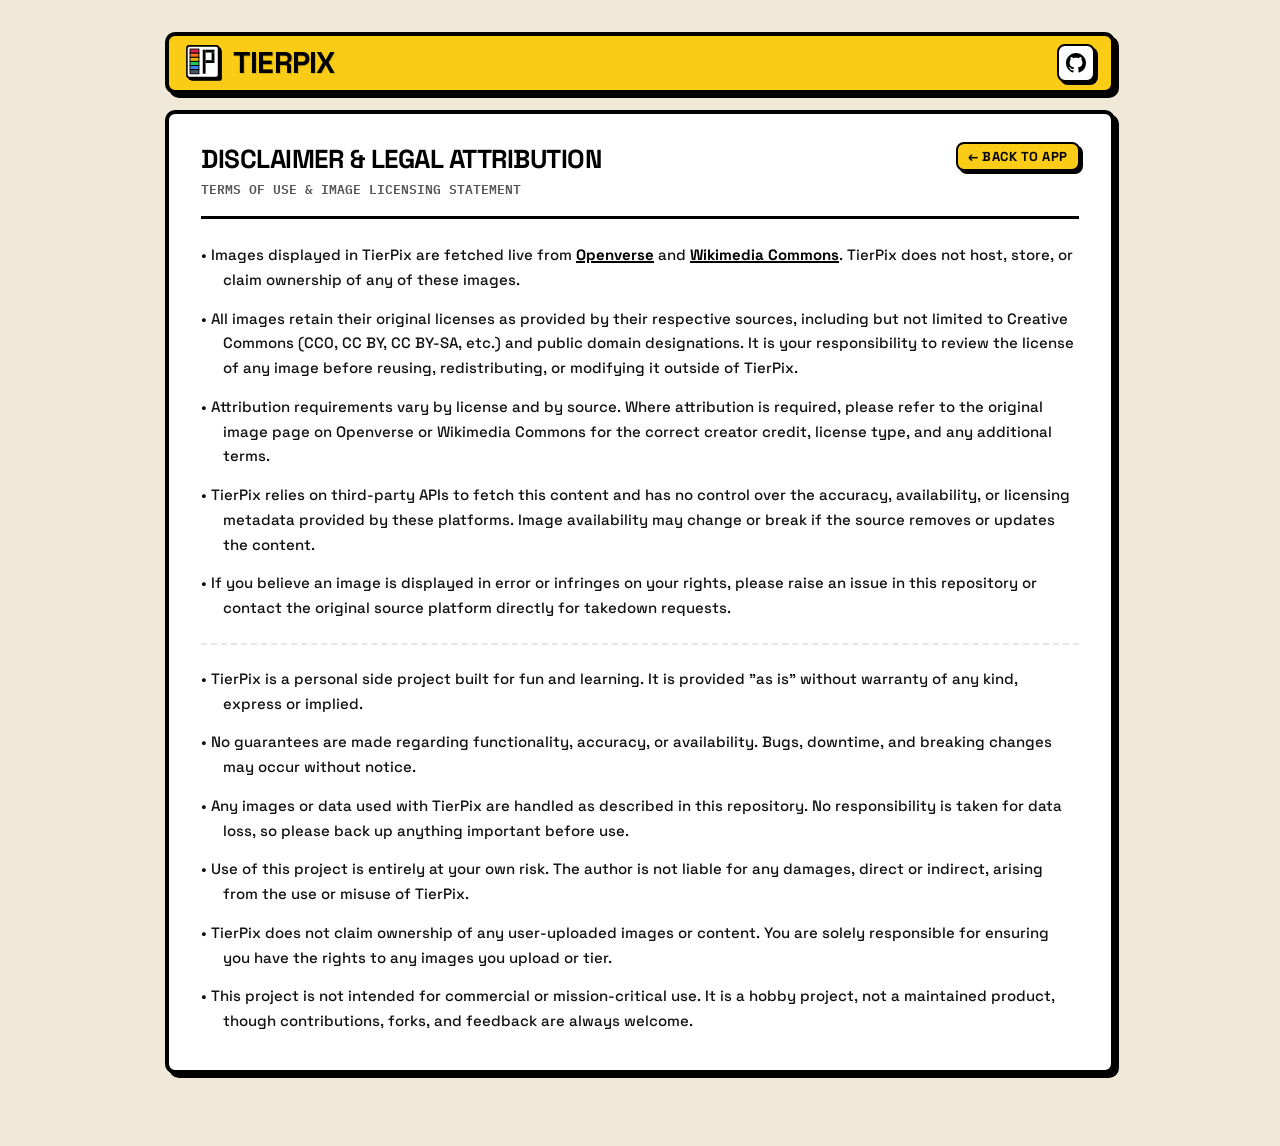
==== commit 269c85ab: "final disclamer page" ====
--- a/Disclamer.html
+++ b/Disclamer.html
@@ -12,37 +12,49 @@
     <link href="https://fonts.googleapis.com/css2?family=IBM+Plex+Mono:ital,wght@0,400;0,600;0,700;1,400&family=Space+Grotesk:wght@500;700;900&display=swap" rel="stylesheet">
     <link rel="stylesheet" href="styles.css">
     <style>
-        /* Custom Layout Overrides for Disclaimer Page */
-        body {
-            width: 100vw;
-            min-height: 100vh;
-            overflow-x: hidden;
-            overflow-y: auto;
-            background-color: #f0e8d8;
-            padding: 16px;
-            display: flex;
-            justify-content: center;
+        /* Override Non-Scrollable App Viewport Rules from styles.css */
+        html, body {
+            width: 100% !important;
+            min-height: 100vh !important;
+            height: auto !important;
+            overflow-x: hidden !important;
+            overflow-y: auto !important;
+            background-color: #f0e8d8 !important;
+            padding: 16px !important;
+            display: flex !important;
+            justify-content: center !important;
+            align-items: flex-start !important;
         }
 
         .disclaimer-viewport {
             width: 100%;
             max-width: 950px;
+            margin: 0 auto;
+            padding-bottom: 40px;
             display: flex;
             flex-direction: column;
             gap: 16px;
         }
 
-        /* Large Main White Card Box (Matches Wireframe) */
+        /* Top Bar Banner Box Shadow Matching */
+        .brand-banner {
+            box-shadow: 4px 4px 0 #000000 !important;
+            border: 4px solid #000000 !important;
+            border-radius: 10px !important;
+        }
+
+        /* Main White Card Box (Auto-Height Encloses All Text) */
         .disclaimer-main-card {
             background: #ffffff;
             border: 4px solid #000000;
-            border-radius: 12px;
-            box-shadow: 6px 6px 0 #000000;
-            padding: 32px;
+            border-radius: 10px;
+            box-shadow: 4px 4px 0 #000000;
+            padding: 28px 32px 36px 32px;
             display: flex;
             flex-direction: column;
             gap: 24px;
-            min-height: 70vh;
+            height: auto !important;
+            min-height: unset !important;
         }
 
         .disclaimer-title-row {
@@ -58,8 +70,9 @@
         .disclaimer-heading {
             font-family: 'Space Grotesk', sans-serif;
             font-weight: 900;
-            font-size: 28px;
+            font-size: 26px;
             letter-spacing: -0.5px;
+            color: #000000;
         }
 
         .disclaimer-sub {
@@ -67,46 +80,51 @@
             font-size: 13px;
             font-weight: 600;
             color: #555555;
-        }
-
-        .disclaimer-block {
-            background: #fff8eb;
-            border: 3px solid #000000;
-            border-radius: 10px;
-            padding: 20px;
-            box-shadow: 4px 4px 0 #000000;
-            display: flex;
-            flex-direction: column;
-            gap: 10px;
-        }
-
-        .block-title {
+            margin-top: 2px;
+        }
+
+        /* Direct Text Container */
+        .disclaimer-content-group {
+            display: flex;
+            flex-direction: column;
+            gap: 22px;
+        }
+
+        .disclaimer-group {
+            display: flex;
+            flex-direction: column;
+            gap: 14px;
+            border-bottom: 2px dashed #e5e5e5;
+            padding-bottom: 22px;
+        }
+
+        .disclaimer-group:last-child {
+            border-bottom: none;
+            padding-bottom: 0;
+        }
+
+        /* Hanging Indent Bullet Point Alignment */
+        .disclaimer-group p {
             font-family: 'Space Grotesk', sans-serif;
-            font-weight: 900;
-            font-size: 18px;
-            display: flex;
-            align-items: center;
-            gap: 8px;
-        }
-
-        .block-text {
-            font-size: 14px;
-            line-height: 1.6;
-        }
-
-        .block-text p + p {
-            margin-top: 10px;
-        }
-
-        .meta-pill {
-            font-family: 'IBM Plex Mono', monospace;
+            font-size: 15px;
+            font-weight: 500;
+            line-height: 1.65;
+            color: #111111;
+            padding-left: 22px;
+            text-indent: -22px;
+            margin: 0;
+        }
+
+        .disclaimer-group p a {
+            color: #000000;
             font-weight: 700;
-            font-size: 12px;
-            background: #fef3c7;
-            color: #000000;
-            border: 2px solid #000000;
-            padding: 2px 8px;
-            border-radius: 4px;
+            text-decoration: underline;
+            text-decoration-thickness: 2px;
+            transition: color 0.15s ease;
+        }
+
+        .disclaimer-group p a:hover {
+            color: #d97706;
         }
 
         .nav-back-btn {
@@ -114,15 +132,20 @@
         }
 
         @media (max-width: 600px) {
-            body {
-                padding: 10px 8px;
+            html, body {
+                padding: 10px 8px !important;
             }
             .disclaimer-main-card {
-                padding: 18px;
-                gap: 16px;
+                padding: 20px 16px;
+                gap: 18px;
             }
             .disclaimer-heading {
-                font-size: 22px;
+                font-size: 20px;
+            }
+            .disclaimer-group p {
+                font-size: 14px;
+                padding-left: 18px;
+                text-indent: -18px;
             }
         }
     </style>
@@ -144,7 +167,7 @@
             </a>
         </div>
 
-        <!-- Main Content White Card (Matches Wireframe) -->
+        <!-- Main Content White Card (Auto-Height Encloses All Text) -->
         <main class="disclaimer-main-card">
             <div class="disclaimer-title-row">
                 <div>
@@ -154,29 +177,23 @@
                 <a href="index.html" class="brutal-btn small yellow nav-back-btn">← BACK TO APP</a>
             </div>
 
-            <!-- Disclaimer Section 1 -->
-            <div class="disclaimer-block">
-                <h3 class="block-title">🖼️ Image Sourcing & Open Licensing</h3>
-                <div class="block-text">
-                    <p>All images stream dynamically via public open-source APIs: <span class="meta-pill">Openverse API</span> and <span class="meta-pill">Wikimedia Commons API</span>.</p>
-                    <p>TierPix only queries media released under verifiable open licenses (Creative Commons, Public Domain, CC0). Creator attributions and license URLs are linked directly per image.</p>
+            <!-- Plain Text Paragraphs -->
+            <div class="disclaimer-content-group">
+                <div class="disclaimer-group">
+                    <p>• Images displayed in TierPix are fetched live from <a href="https://openverse.org/" target="_blank" rel="noopener noreferrer">Openverse</a> and <a href="https://commons.wikimedia.org/" target="_blank" rel="noopener noreferrer">Wikimedia Commons</a>. TierPix does not host, store, or claim ownership of any of these images.</p>
+                    <p>• All images retain their original licenses as provided by their respective sources, including but not limited to Creative Commons (CC0, CC BY, CC BY-SA, etc.) and public domain designations. It is your responsibility to review the license of any image before reusing, redistributing, or modifying it outside of TierPix.</p>
+                    <p>• Attribution requirements vary by license and by source. Where attribution is required, please refer to the original image page on Openverse or Wikimedia Commons for the correct creator credit, license type, and any additional terms.</p>
+                    <p>• TierPix relies on third-party APIs to fetch this content and has no control over the accuracy, availability, or licensing metadata provided by these platforms. Image availability may change or break if the source removes or updates the content.</p>
+                    <p>• If you believe an image is displayed in error or infringes on your rights, please raise an issue in this repository or contact the original source platform directly for takedown requests.</p>
                 </div>
-            </div>
-
-            <!-- Disclaimer Section 2 -->
-            <div class="disclaimer-block">
-                <h3 class="block-title">⚖️ Fair Use & Educational Purpose</h3>
-                <div class="block-text">
-                    <p>TierPix functions as a non-commercial interactive content discovery, image evaluation, and taxonomy research engine.</p>
-                    <p>Thumbnails rendered on tier lists are displayed for transformative evaluation and sorting purposes under Fair Use guidelines.</p>
-                </div>
-            </div>
-
-            <!-- Disclaimer Section 3 -->
-            <div class="disclaimer-block">
-                <h3 class="block-title">🔒 Privacy & Data Storage</h3>
-                <div class="block-text">
-                    <p>TierPix does not host, upload, or store image files on external servers. All user ratings and tier chart preferences are stored strictly in your browser's local storage (<span class="meta-pill">localStorage</span>).</p>
+
+                <div class="disclaimer-group">
+                    <p>• TierPix is a personal side project built for fun and learning. It is provided "as is" without warranty of any kind, express or implied.</p>
+                    <p>• No guarantees are made regarding functionality, accuracy, or availability. Bugs, downtime, and breaking changes may occur without notice.</p>
+                    <p>• Any images or data used with TierPix are handled as described in this repository. No responsibility is taken for data loss, so please back up anything important before use.</p>
+                    <p>• Use of this project is entirely at your own risk. The author is not liable for any damages, direct or indirect, arising from the use or misuse of TierPix.</p>
+                    <p>• TierPix does not claim ownership of any user-uploaded images or content. You are solely responsible for ensuring you have the rights to any images you upload or tier.</p>
+                    <p>• This project is not intended for commercial or mission-critical use. It is a hobby project, not a maintained product, though contributions, forks, and feedback are always welcome.</p>
                 </div>
             </div>
         </main>
